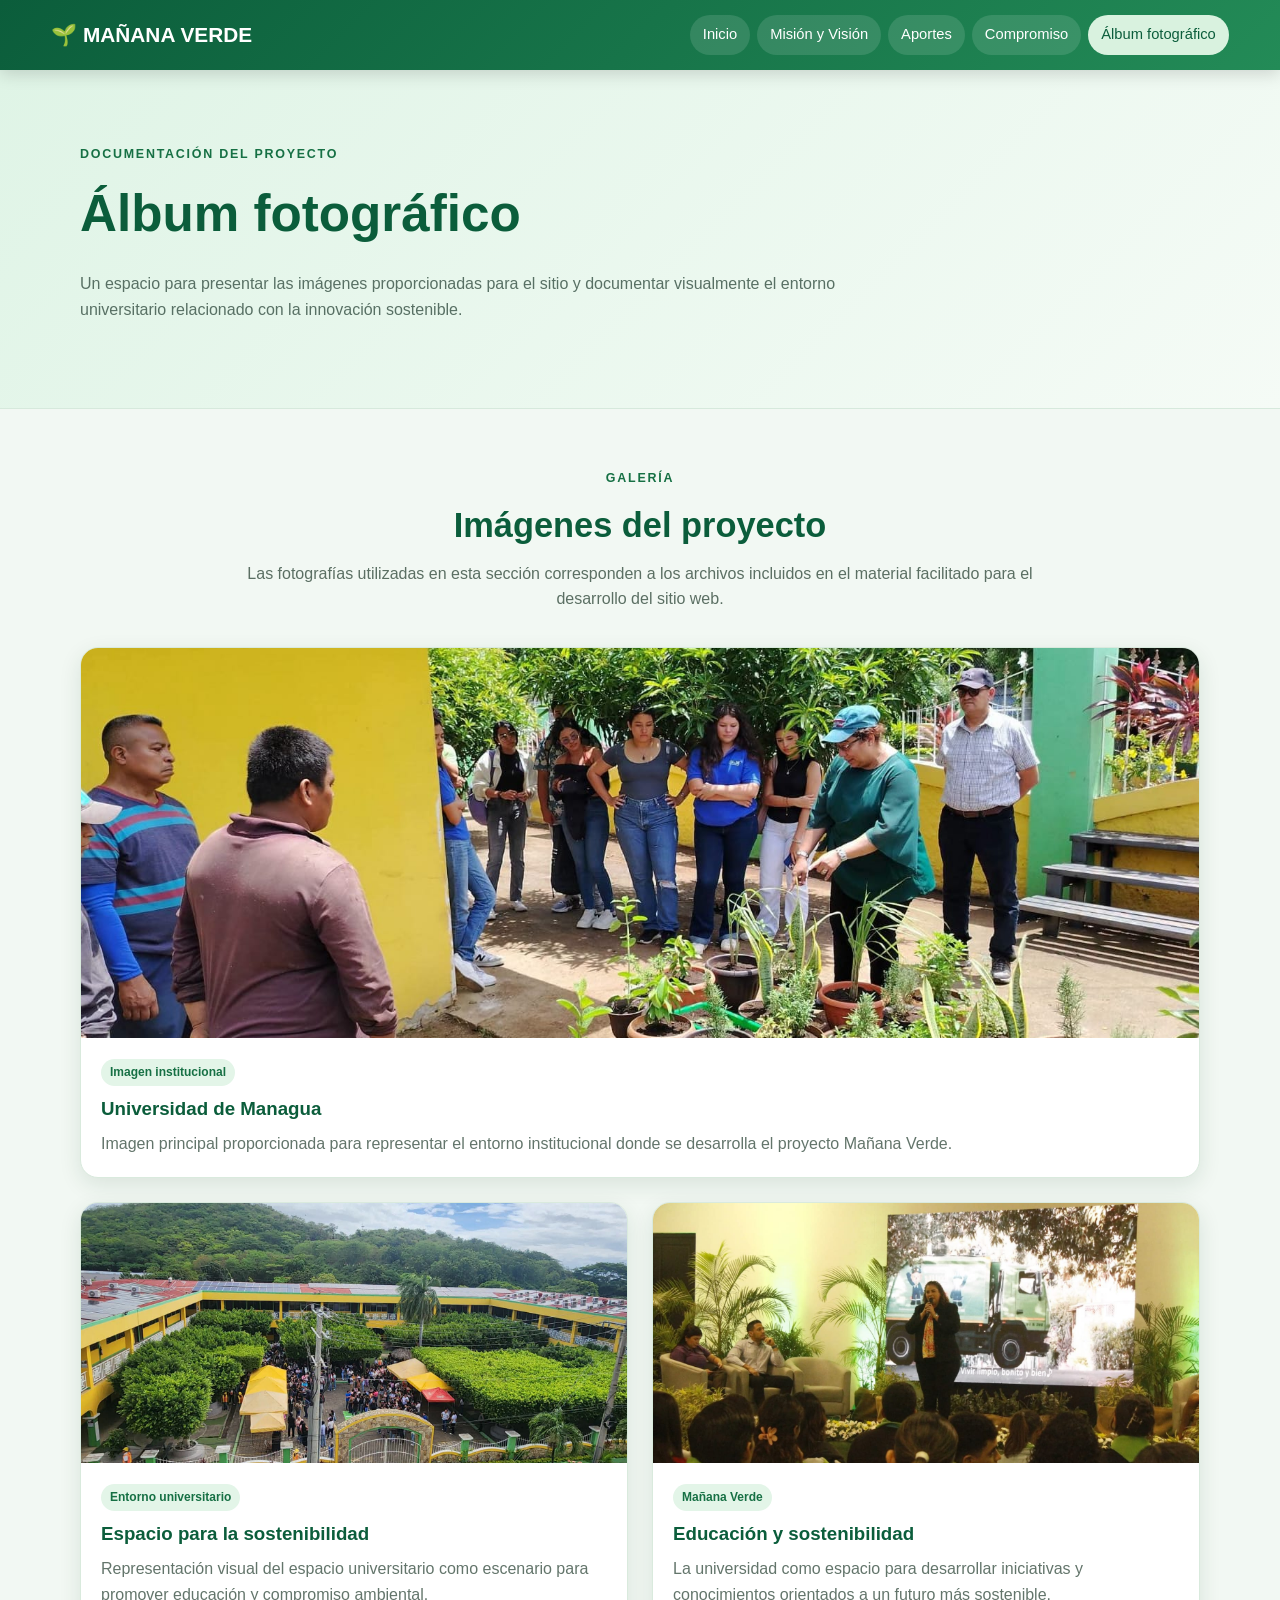
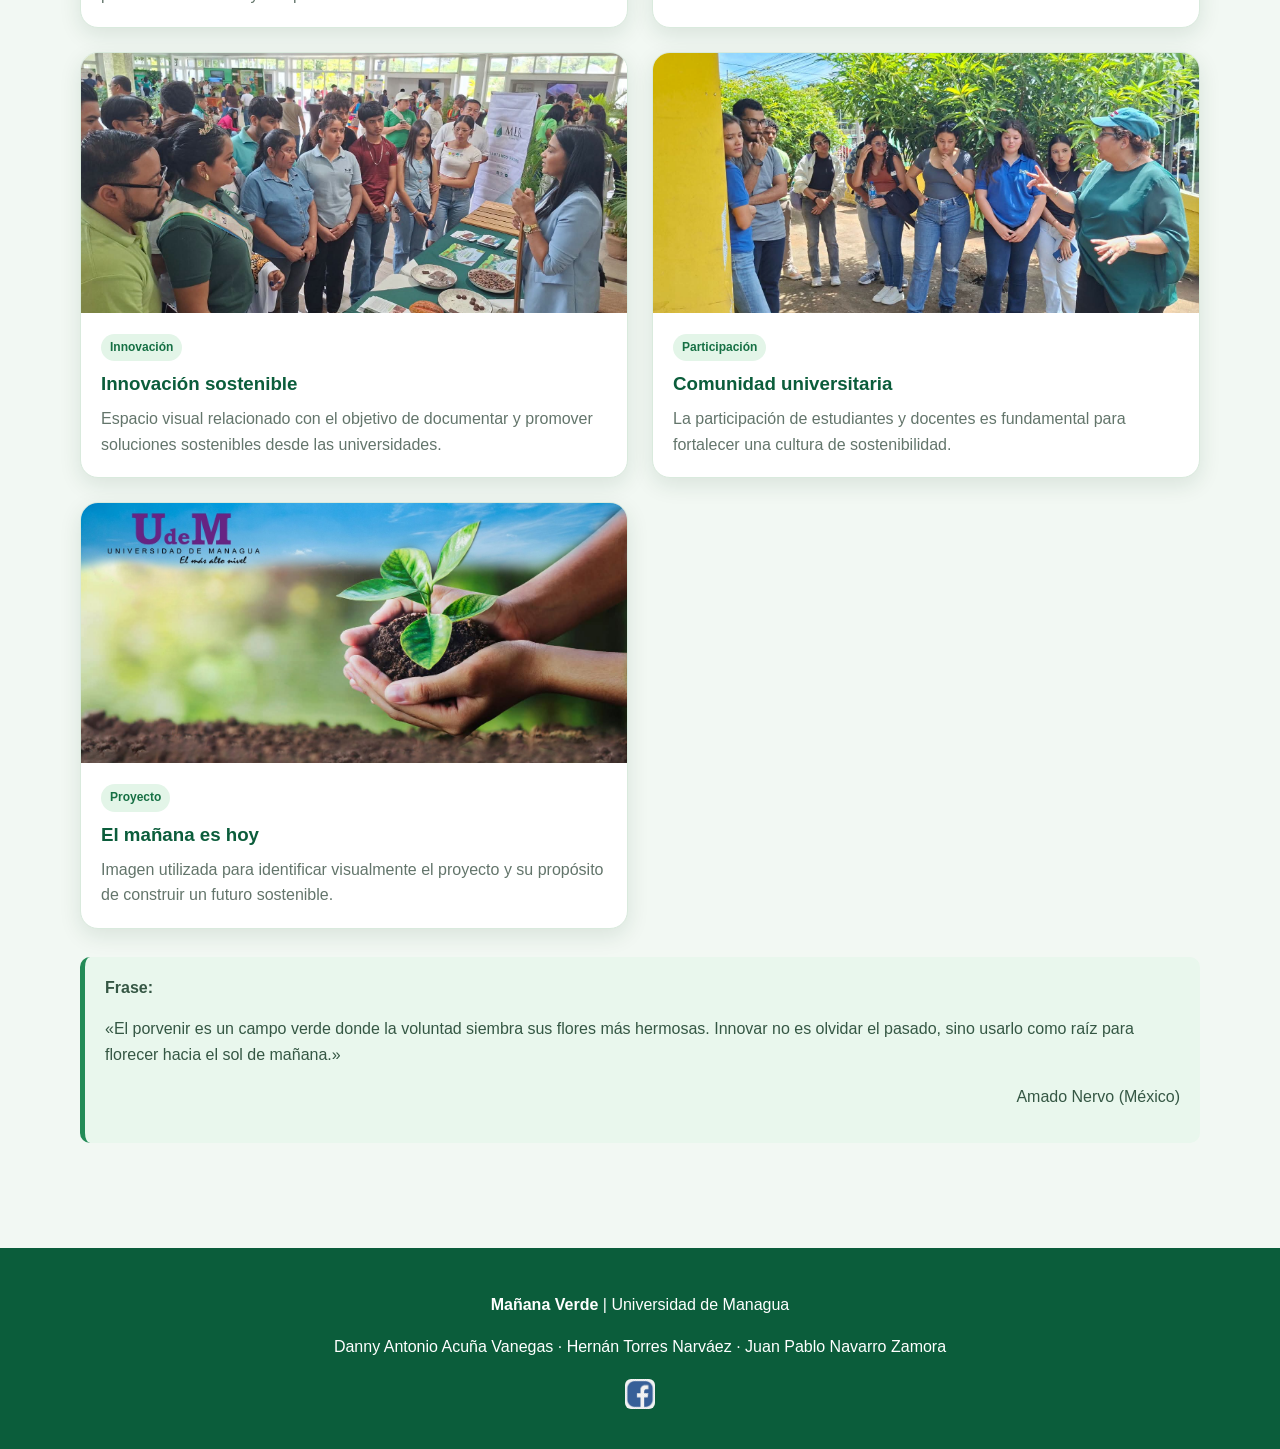
==== paginaweb/html/album.html @ 4c7b36dd "Add files via upload" ====
<!DOCTYPE html>
<html lang="es">
<head>
    <meta charset="UTF-8">
    <meta name="viewport" content="width=device-width, initial-scale=1.0">
    <meta name="description" content="Álbum fotográfico del proyecto Mañana Verde sobre innovación sostenible universitaria.">
    <link rel="stylesheet" href="../style/style.css">
    <title>Álbum fotográfico | Mañana Verde</title>
</head>
<body>
    <!-- Encabezado principal -->
    <header class="site-header">
        <div class="header-content">
            <a class="brand" href="../index.html">🌱 MAÑANA VERDE</a>

            <!-- Menú de navegación -->
            <nav class="main-nav" aria-label="Navegación principal">
                <a href="../index.html">Inicio</a>
                <a href="Mision y Vision.html">Misión y Visión</a>
                <a href="aportes.html">Aportes</a>
                <a href="compromiso.html">Compromiso</a>
                <a class="activo" href="album.html">Álbum fotográfico</a>
            </nav>
        </div>
    </header>

    <!-- Contenido principal -->
    <main>
        <section class="page-banner">
            <div class="container">
                <span class="eyebrow">DOCUMENTACIÓN DEL PROYECTO</span>
                <h1>Álbum fotográfico</h1>
                <p>
                    Un espacio para presentar las imágenes proporcionadas para el sitio y documentar
                    visualmente el entorno universitario relacionado con la innovación sostenible.
                </p>
            </div>
        </section>

        <section class="container section-space">
            <div class="section-title">
                <span class="eyebrow">GALERÍA</span>
                <h2>Imágenes del proyecto</h2>
                <p>
                    Las fotografías utilizadas en esta sección corresponden a los archivos incluidos
                    en el material facilitado para el desarrollo del sitio web.
                </p>
            </div>

            <!-- Galería: se utilizan las imágenes reales entregadas con el proyecto -->
            <div class="album-grid">
                <article class="photo-card photo-card-large">
                    <figure>
                        <img src="../img/Sostenibilidad.jpeg" alt="Imagen institucional de la Universidad de Managua">
                        <figcaption>
                            <span class="photo-tag">Imagen institucional</span>
                            <h3>Universidad de Managua</h3>
                            <p>
                                Imagen principal proporcionada para representar el entorno institucional
                                donde se desarrolla el proyecto Mañana Verde.
                            </p>
                        </figcaption>
                    </figure>
                </article>

                <article class="photo-card">
                    <figure>
                        <img src="../img/Entorno.jpeg" alt="Entorno universitario representado por la imagen institucional">
                        <figcaption>
                            <span class="photo-tag">Entorno universitario</span>
                            <h3>Espacio para la sostenibilidad</h3>
                            <p>
                                Representación visual del espacio universitario como escenario para
                                promover educación y compromiso ambiental.
                            </p>
                        </figcaption>
                    </figure>
                </article>

                <article class="photo-card">
                    <figure>
                        <img src="../img/EduSostenible.jpeg" alt="Comunidad universitaria y futuro sostenible">
                        <figcaption>
                            <span class="photo-tag">Mañana Verde</span>
                            <h3>Educación y sostenibilidad</h3>
                            <p>
                                La universidad como espacio para desarrollar iniciativas y conocimientos
                                orientados a un futuro más sostenible.
                            </p>
                        </figcaption>
                    </figure>
                </article>

                <article class="photo-card">
                    <figure>
                        <img src="../img/innovacion.jpeg" alt="Innovación sostenible en el entorno universitario">
                        <figcaption>
                            <span class="photo-tag">Innovación</span>
                            <h3>Innovación sostenible</h3>
                            <p>
                                Espacio visual relacionado con el objetivo de documentar y promover
                                soluciones sostenibles desde las universidades.
                            </p>
                        </figcaption>
                    </figure>
                </article>

                <article class="photo-card">
                    <figure>
                        <img src="../img/Universitario.jpeg" alt="Participación de la comunidad universitaria">
                        <figcaption>
                            <span class="photo-tag">Participación</span>
                            <h3>Comunidad universitaria</h3>
                            <p>
                                La participación de estudiantes y docentes es fundamental para fortalecer
                                una cultura de sostenibilidad.
                            </p>
                        </figcaption>
                    </figure>
                </article>

                <article class="photo-card">
                    <figure>
                        <img src="../img/udem.jpeg" alt="Proyecto Mañana Verde en la Universidad de Managua">
                        <figcaption>
                            <span class="photo-tag">Proyecto</span>
                            <h3>El mañana es hoy</h3>
                            <p>
                                Imagen utilizada para identificar visualmente el proyecto y su propósito
                                de construir un futuro sostenible.
                            </p>
                        </figcaption>
                    </figure>
                </article>
            </div>

            <aside class="album-note">
                <strong>Frase:</strong><p>«El porvenir es un campo verde donde la voluntad siembra sus flores más hermosas. Innovar no es olvidar el pasado, sino usarlo como raíz para florecer hacia el sol de mañana.»</p>
                <p align="right">Amado Nervo (México)</p>    
                
            </aside>
        </section>
    </main>

    <!-- Pie de página -->
    <footer class="site-footer">
        <p><strong>Mañana Verde</strong> | Universidad de Managua</p>
        <p>Danny Antonio Acuña Vanegas · Hernán Torres Narváez · Juan Pablo Navarro Zamora</p>
        <div class="social">
            <a href="https://www.facebook.com/share/1LHL4pQx3z/" target="_blank" rel="noopener noreferrer" aria-label="Facebook">
                <img src="../img/facebook.png" alt="Facebook">
            </a>
        </div>
    </footer>
</body>
</html>
---- paginaweb/style/style.css ----
/* =========================================================
   MAÑANA VERDE - HOJA DE ESTILOS PRINCIPAL
   Proyecto desarrollado con HTML5 y CSS3
   ========================================================= */

/* ---------- Configuración general ---------- */
* {
    box-sizing: border-box;
}

html {
    scroll-behavior: smooth;
}

body {
    margin: 0;
    font-family: Arial, Helvetica, sans-serif;
    background: #f2f8f3;
    color: #193b2a;
    line-height: 1.6;
}

a {
    color: inherit;
}

img {
    max-width: 100%;
}

.container {
    width: min(1120px, 92%);
    margin: 0 auto;
}

/* ---------- Encabezado y navegación ---------- */
.site-header {
    position: sticky;
    top: 0;
    z-index: 1000;
    background: linear-gradient(135deg, #0b5d3b, #238b57);
    color: #ffffff;
    box-shadow: 0 4px 16px rgba(0, 0, 0, 0.15);
}

.header-content {
    width: min(1180px, 92%);
    margin: 0 auto;
    padding: 15px 0;
    display: flex;
    align-items: center;
    justify-content: space-between;
    gap: 20px;
}

.brand {
    color: #ffffff;
    text-decoration: none;
    font-size: 1.3rem;
    font-weight: 800;
    white-space: nowrap;
}

.main-nav {
    display: flex;
    flex-wrap: wrap;
    justify-content: flex-end;
    gap: 7px;
}

.main-nav a {
    color: #ffffff;
    text-decoration: none;
    padding: 8px 13px;
    border-radius: 22px;
    background: rgba(255, 255, 255, 0.12);
    font-size: 0.92rem;
    transition: 0.2s ease;
}

.main-nav a:hover,
.main-nav a.activo {
    background: #d9f2df;
    color: #0b5d3b;
}

/* ---------- Portada ---------- */
.hero {
    min-height: 500px;
    display: flex;
    align-items: center;
    padding: 80px 7%;
    background:
        linear-gradient(rgba(5, 55, 31, 0.67), rgba(5, 55, 31, 0.67)),
        url('../img/udem.jpeg') center/cover;
}

.hero-content {
    max-width: 850px;
    color: #ffffff;
}

.hero h1 {
    margin: 0 0 15px;
    font-size: clamp(2.1rem, 5vw, 4.2rem);
    line-height: 1.1;
}

.hero p {
    max-width: 760px;
    font-size: 1.15rem;
}

.btn {
    display: inline-block;
    margin-top: 18px;
    padding: 12px 21px;
    border-radius: 25px;
    background: #b7e4c7;
    color: #0b5d3b;
    text-decoration: none;
    font-weight: 700;
    transition: 0.2s ease;
}

.btn:hover {
    transform: translateY(-2px);
    background: #ffffff;
}

/* ---------- Secciones ---------- */
.section-space {
    padding: 55px 0;
}

.page-banner {
    padding: 70px 0;
    background: linear-gradient(135deg, #dff4e6, #f5fbf6);
    border-bottom: 1px solid #d6e9dc;
}

.page-banner h1 {
    margin: 8px 0;
    color: #0b5d3b;
    font-size: clamp(2rem, 4vw, 3.2rem);
}

.page-banner p {
    max-width: 780px;
    color: #587064;
}

.eyebrow {
    color: #167044;
    font-size: 0.78rem;
    font-weight: 800;
    letter-spacing: 0.14em;
}

.section-title {
    max-width: 820px;
    margin: 0 auto 35px;
    text-align: center;
}

.section-title h2 {
    margin: 8px 0;
    color: #0b5d3b;
    font-size: 2.15rem;
}

.section-title p {
    margin: 0;
    color: #5b6f63;
}

.cards {
    display: grid;
    grid-template-columns: repeat(auto-fit, minmax(220px, 1fr));
    gap: 20px;
}

.card {
    padding: 25px;
    background: #ffffff;
    border: 1px solid #d9eadd;
    border-radius: 16px;
    box-shadow: 0 5px 18px rgba(18, 65, 37, 0.10);
    transition: 0.2s ease;
}

.card:hover {
    transform: translateY(-4px);
}

.card h3 {
    margin-top: 0;
    color: #167044;
}

.icon {
    font-size: 2rem;
}

.content-box {
    margin-bottom: 25px;
    padding: 30px;
    background: #ffffff;
    border-radius: 16px;
    box-shadow: 0 5px 18px rgba(18, 65, 37, 0.10);
}

.content-box h2 {
    color: #0b5d3b;
}

/* ---------- Álbum fotográfico ---------- */
.album-grid {
    display: grid;
    grid-template-columns: repeat(2, minmax(0, 1fr));
    gap: 24px;
}

.photo-card {
    overflow: hidden;
    background: #ffffff;
    border: 1px solid #d9eadd;
    border-radius: 18px;
    box-shadow: 0 7px 22px rgba(18, 65, 37, 0.11);
    transition: 0.25s ease;
}

.photo-card:hover {
    transform: translateY(-5px);
    box-shadow: 0 12px 28px rgba(18, 65, 37, 0.16);
}

.photo-card figure {
    margin: 0;
}

.photo-card img {
    display: block;
    width: 100%;
    height: 260px;
    object-fit: cover;
}

.photo-card-large {
    grid-column: span 2;
}

.photo-card-large img {
    height: 390px;
}

.photo-card figcaption {
    padding: 20px;
}

.photo-tag {
    display: inline-block;
    margin-bottom: 8px;
    padding: 4px 9px;
    border-radius: 15px;
    background: #e3f5e8;
    color: #167044;
    font-size: 0.75rem;
    font-weight: 800;
}

.photo-card h3 {
    margin: 0 0 7px;
    color: #0b5d3b;
}

.photo-card p {
    margin: 0;
    color: #63756b;
}

.album-note {
    margin-top: 28px;
    padding: 18px 20px;
    border-left: 5px solid #238b57;
    border-radius: 10px;
    background: #e9f7ed;
    color: #355744;
}

/* ---------- Pie de página ---------- */
.site-footer {
    margin-top: 50px;
    padding: 28px 15px;
    background: #0b5d3b;
    color: #ffffff;
    text-align: center;
}

.social img {
    width: 30px;
    height: 30px;
    margin: 4px;
    border-radius: 6px;
    object-fit: cover;
}

/* ---------- Adaptación para celulares ---------- */
@media (max-width: 800px) {
    .header-content {
        flex-direction: column;
    }

    .main-nav {
        justify-content: center;
    }

    .hero {
        min-height: 430px;
        padding: 60px 6%;
    }

    .album-grid {
        grid-template-columns: 1fr;
    }

    .photo-card-large {
        grid-column: span 1;
    }

    .photo-card-large img,
    .photo-card img {
        height: 250px;
    }
}

@media (max-width: 520px) {
    .main-nav a {
        font-size: 0.82rem;
        padding: 7px 10px;
    }

    .page-banner {
        padding: 50px 0;
    }

    .section-space {
        padding: 40px 0;
    }
}
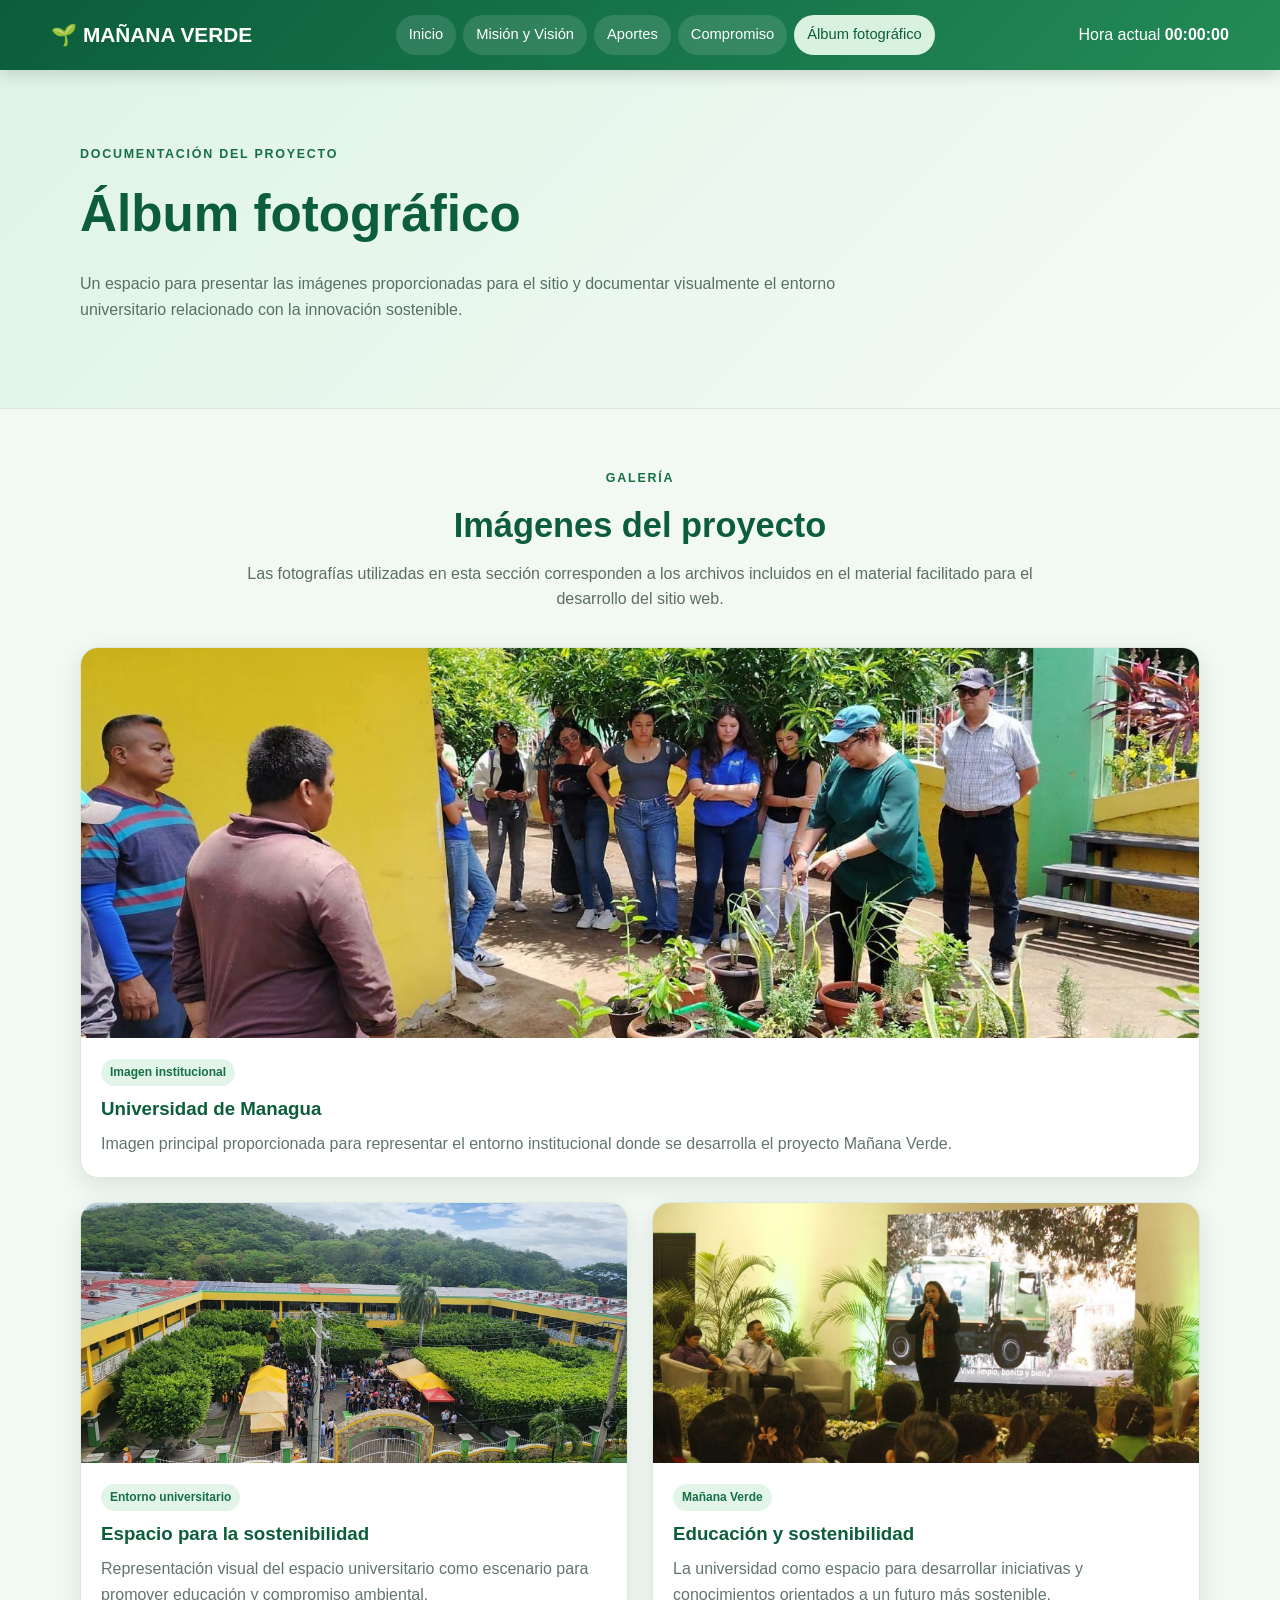
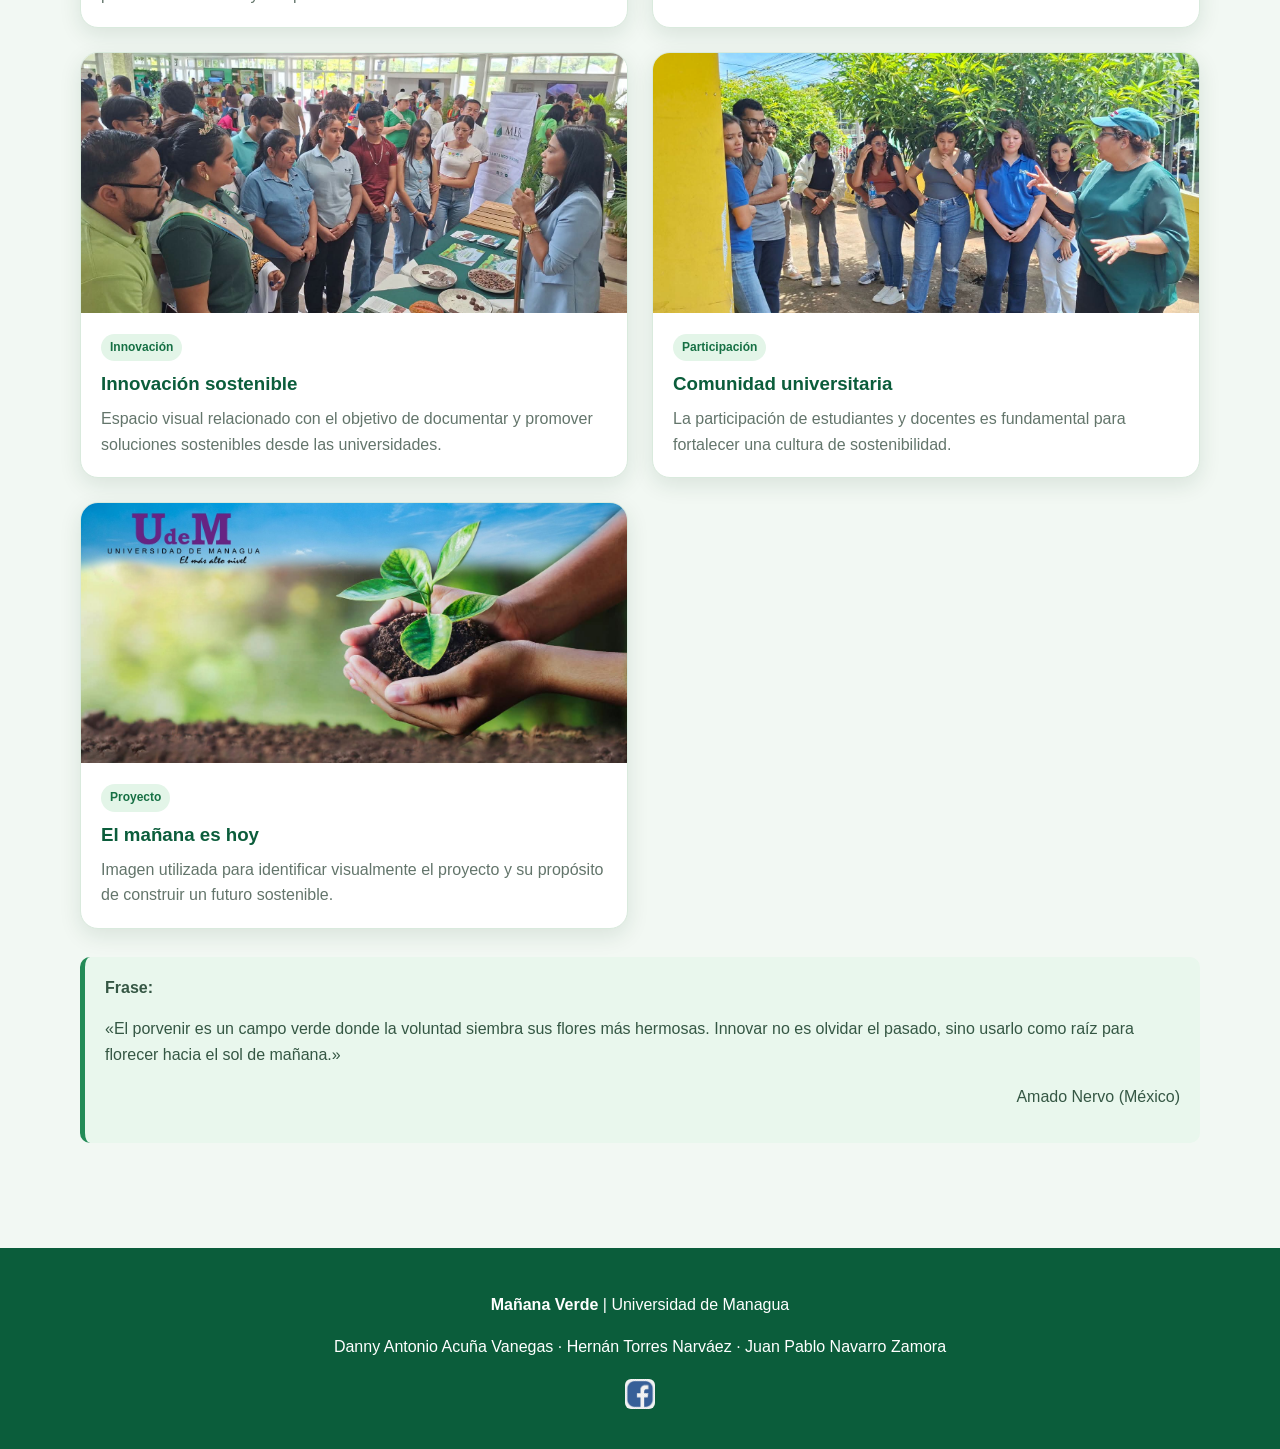
==== commit 8c37900c: "Add clock and JavaScript file to album.html" ====
--- a/paginaweb/html/album.html
+++ b/paginaweb/html/album.html
@@ -21,6 +21,11 @@
                 <a href="compromiso.html">Compromiso</a>
                 <a class="activo" href="album.html">Álbum fotográfico</a>
             </nav>
+            <!-- RELOJ -->
+            <div class="reloj-container">
+                <span>Hora actual</span>
+                <strong id="reloj">00:00:00</strong>
+            </div>
         </div>
     </header>
 
@@ -152,5 +157,7 @@
             </a>
         </div>
     </footer>
+    <!-- ARCHIVO JAVASCRIPT -->
+    <script src="js/script.js"></script>
 </body>
 </html>
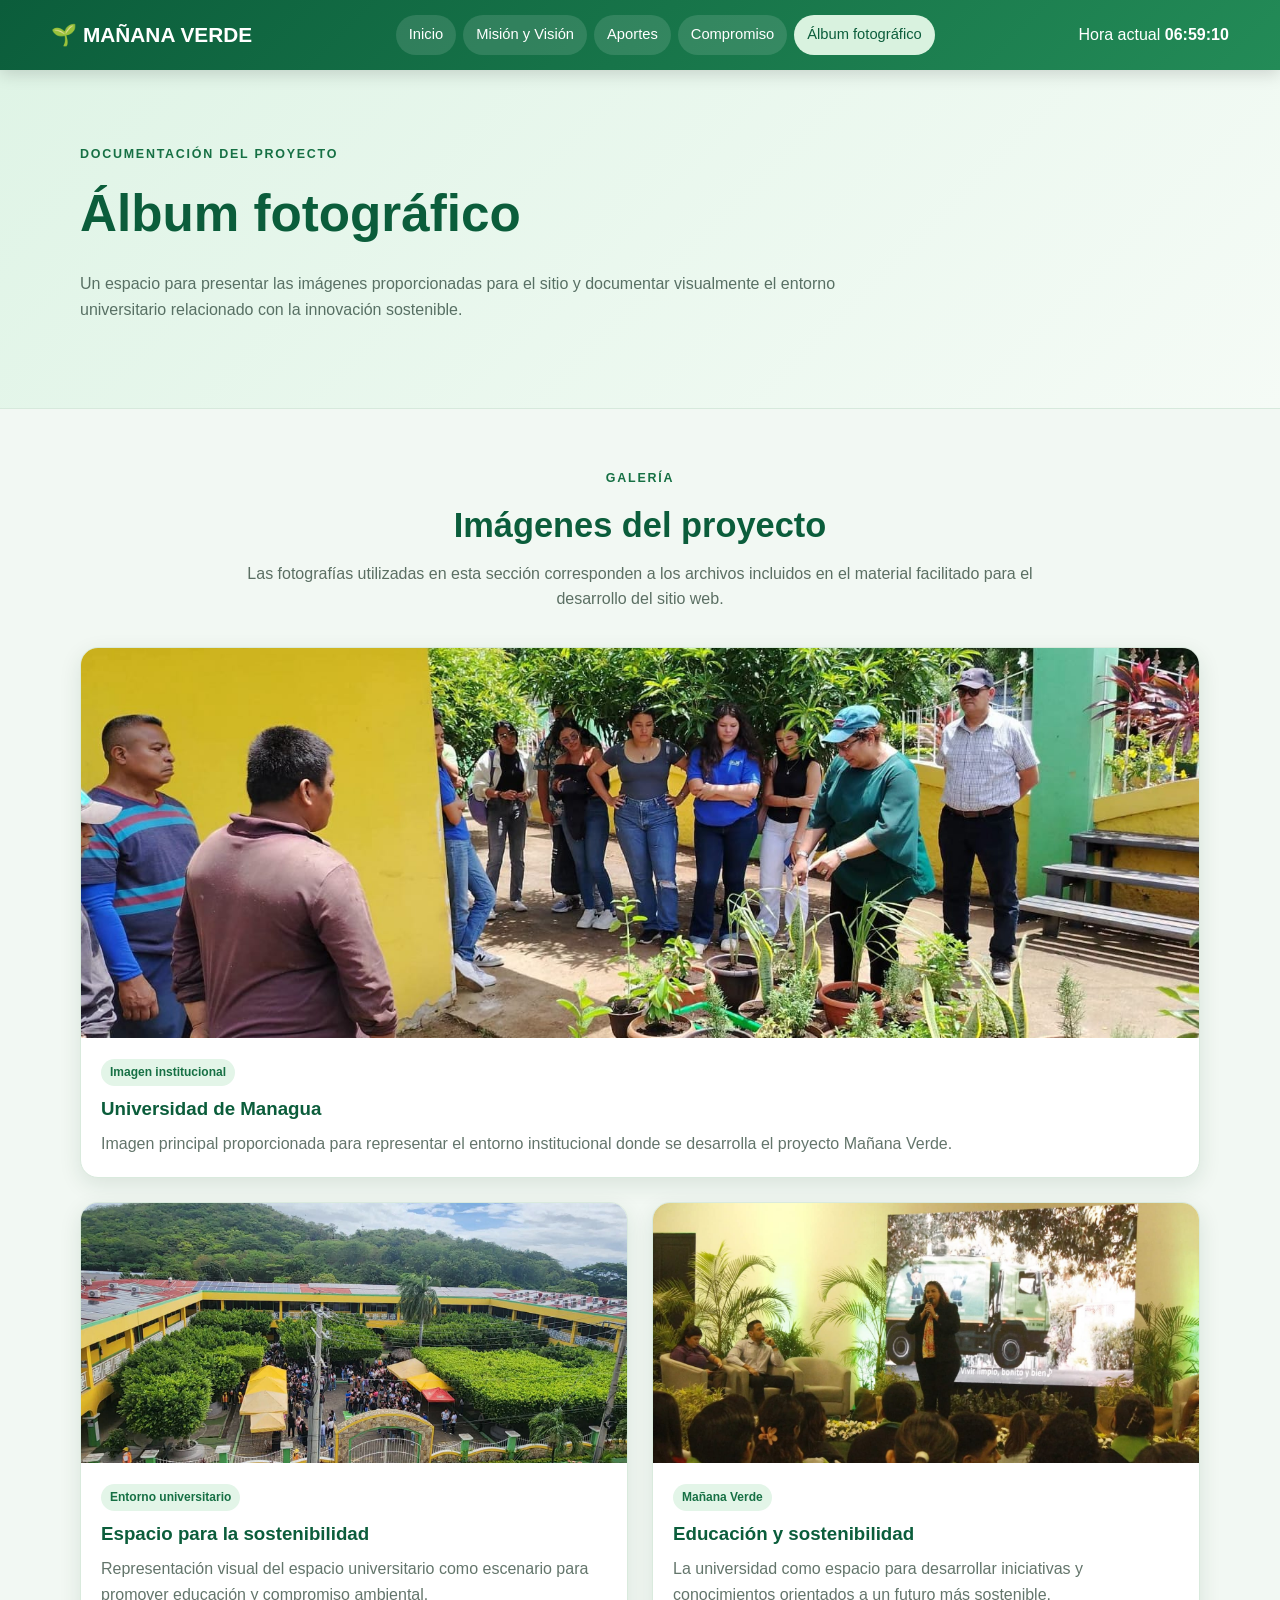
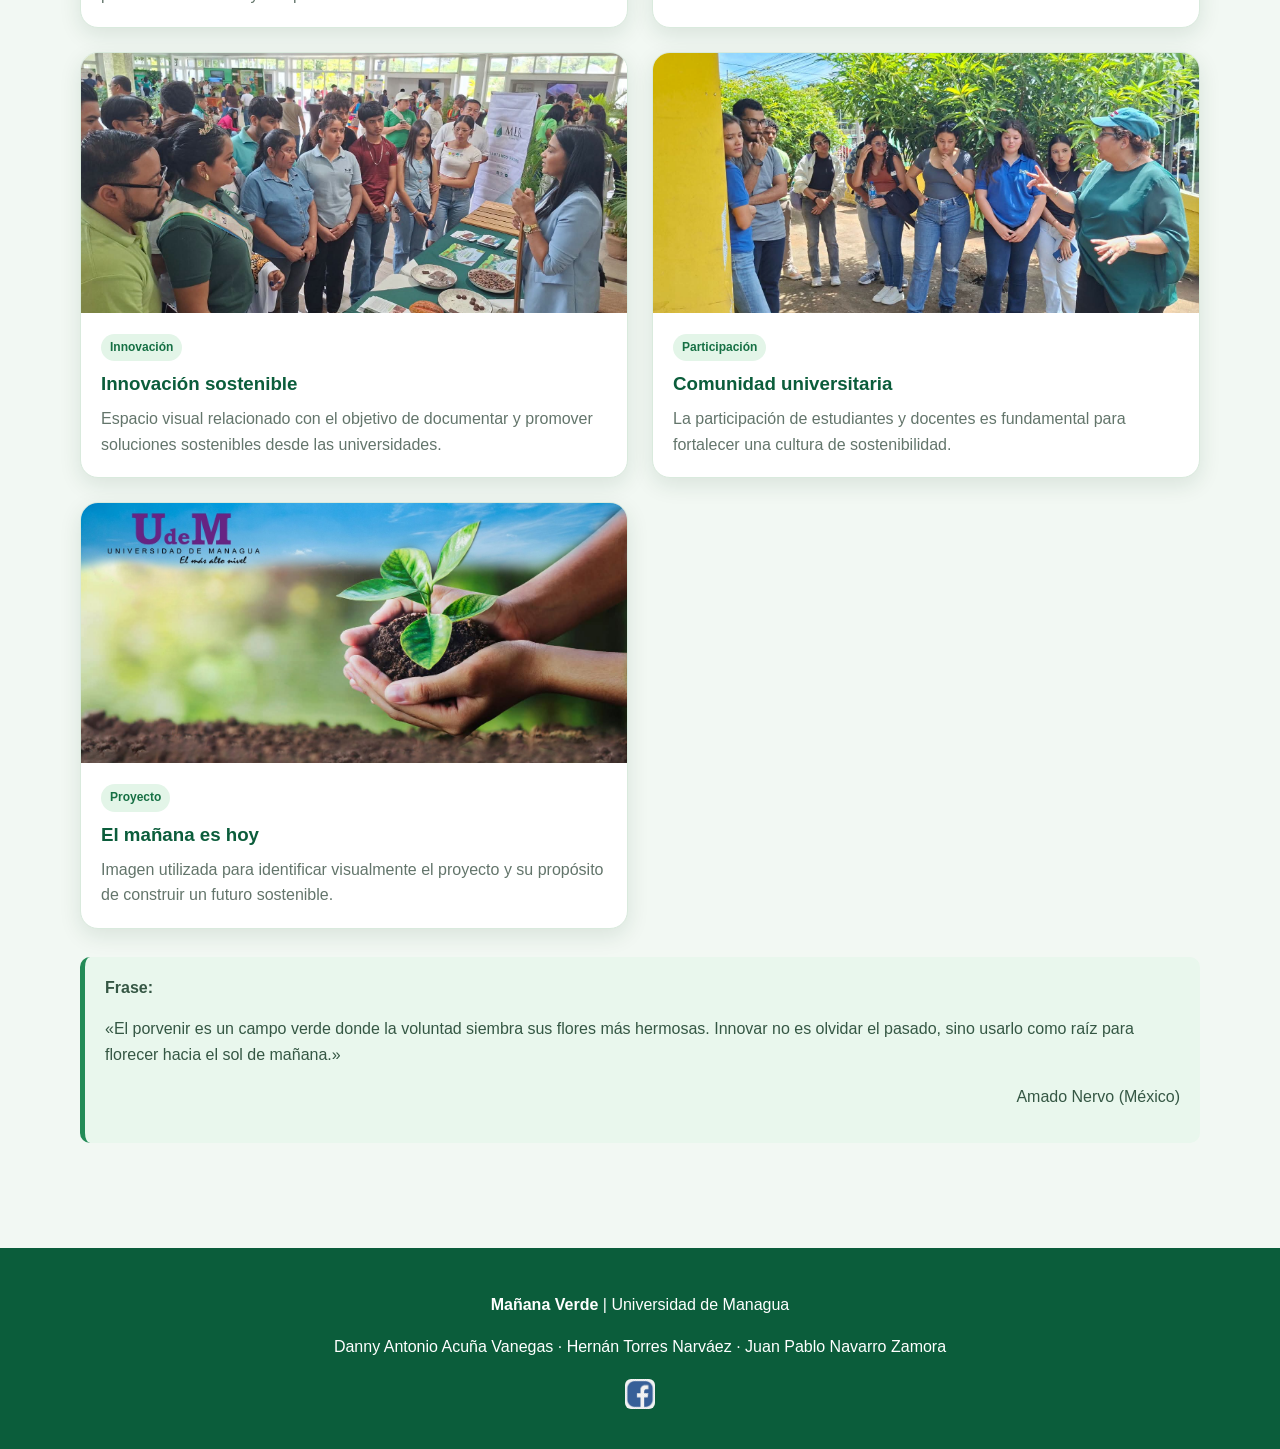
==== commit c9eb41e3: "Update script source path in album.html" ====
--- a/paginaweb/html/album.html
+++ b/paginaweb/html/album.html
@@ -158,6 +158,6 @@
         </div>
     </footer>
     <!-- ARCHIVO JAVASCRIPT -->
-    <script src="js/script.js"></script>
+    <script src="/paginaweb/js/script.js"></script>
 </body>
 </html>
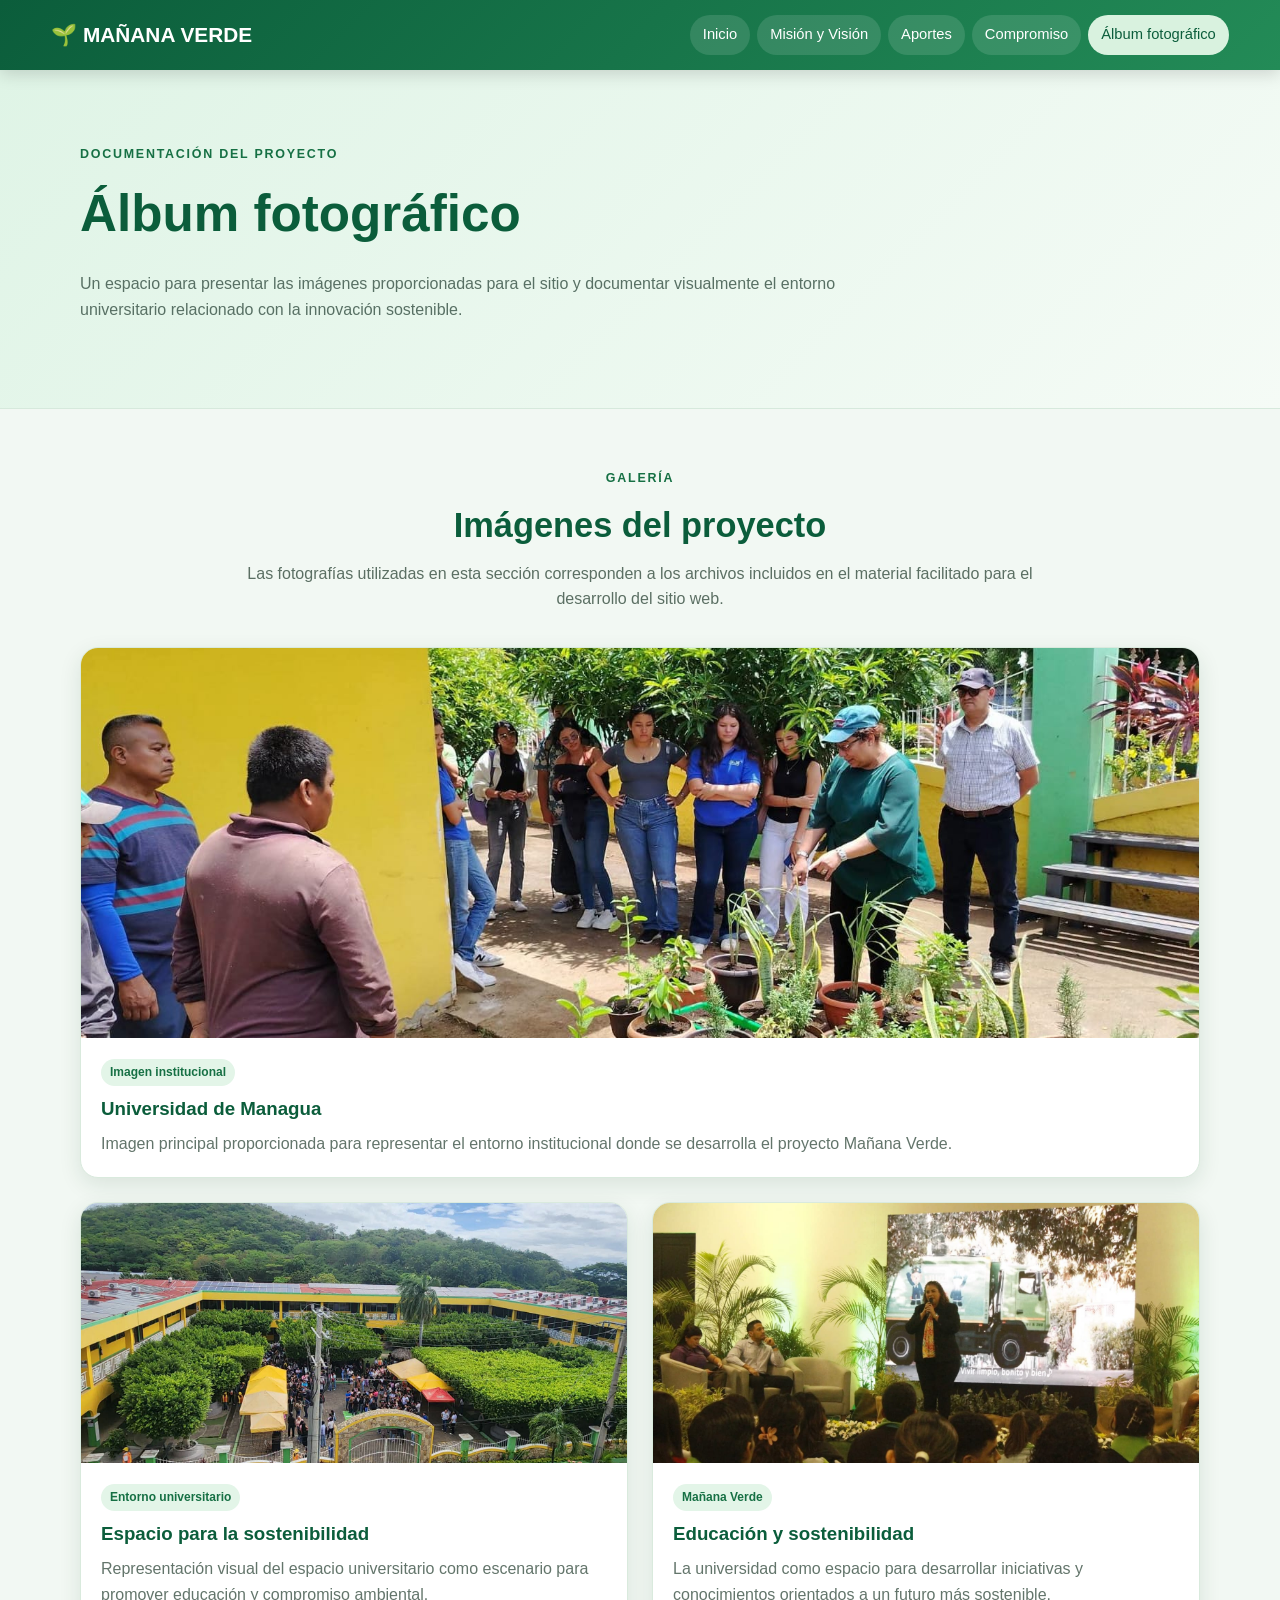
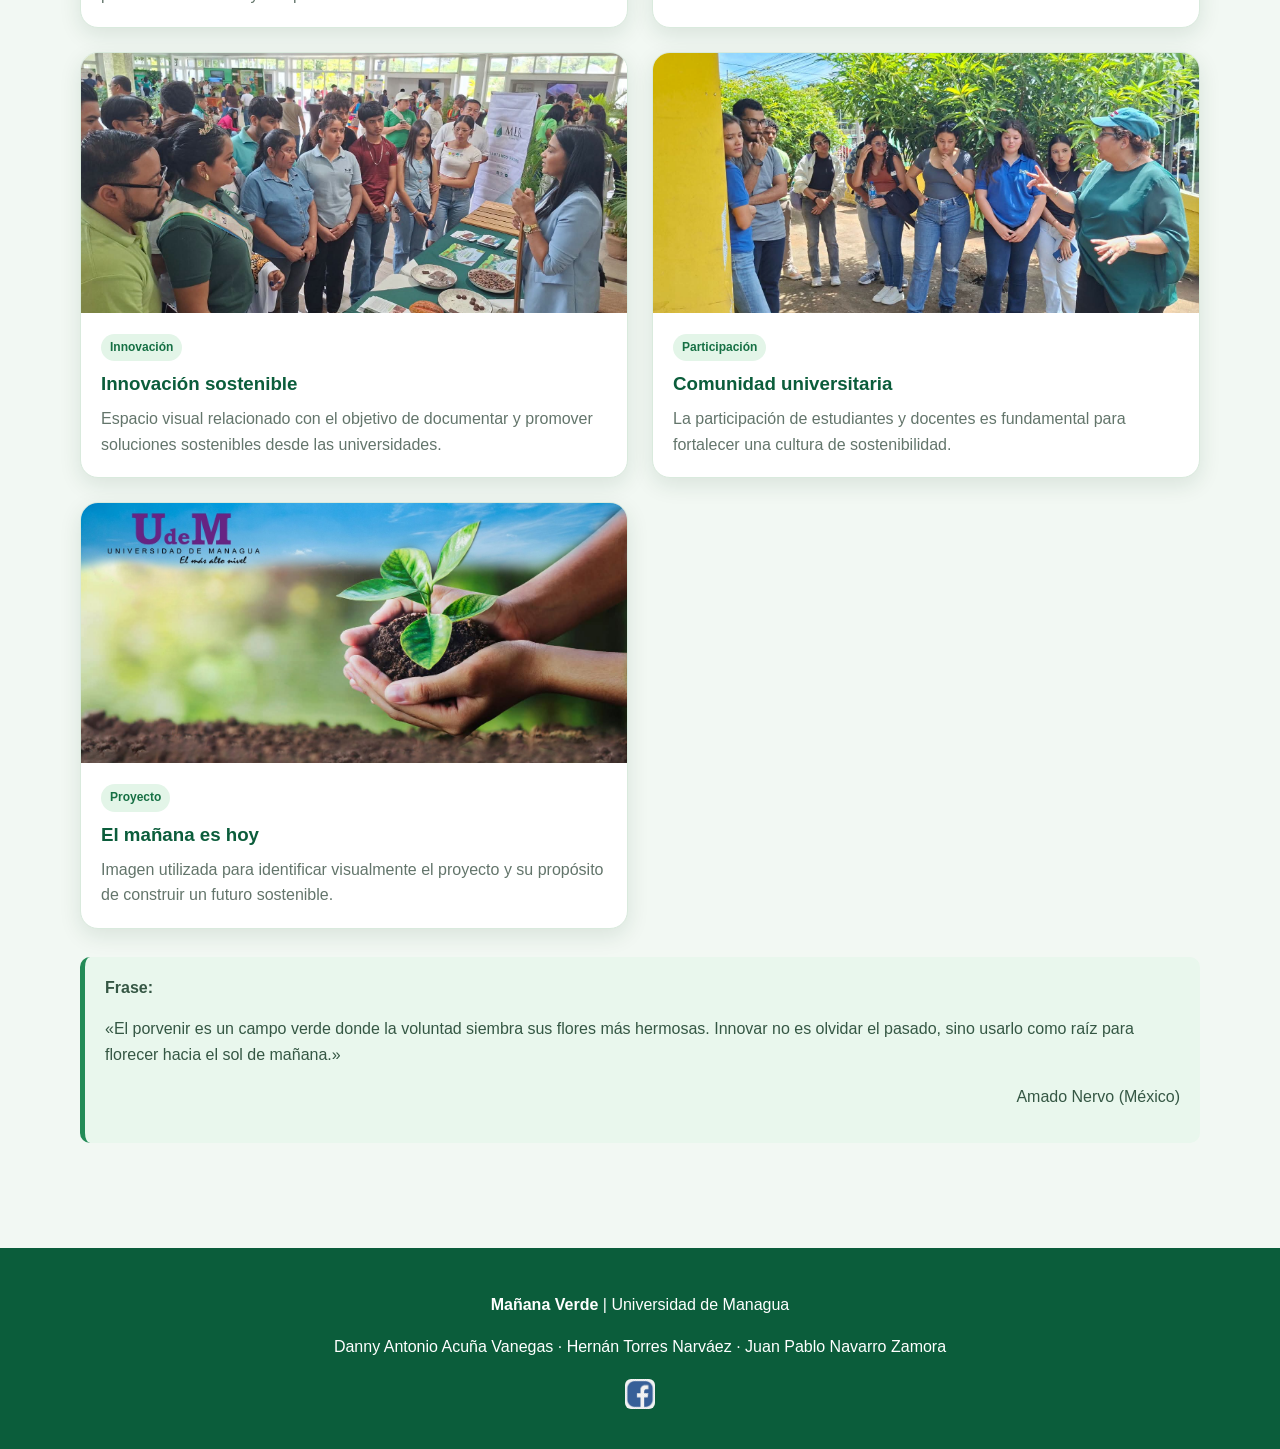
==== commit 485d662c: "Remove clock and script references from album.html Removed clock and JavaScript file references from" ====
--- a/paginaweb/html/album.html
+++ b/paginaweb/html/album.html
@@ -21,12 +21,7 @@
                 <a href="compromiso.html">Compromiso</a>
                 <a class="activo" href="album.html">Álbum fotográfico</a>
             </nav>
-            <!-- RELOJ -->
-            <div class="reloj-container">
-                <span>Hora actual</span>
-                <strong id="reloj">00:00:00</strong>
-            </div>
-        </div>
+         </div>
     </header>
 
     <!-- Contenido principal -->
@@ -157,7 +152,5 @@
             </a>
         </div>
     </footer>
-    <!-- ARCHIVO JAVASCRIPT -->
-    <script src="/paginaweb/js/script.js"></script>
 </body>
 </html>
